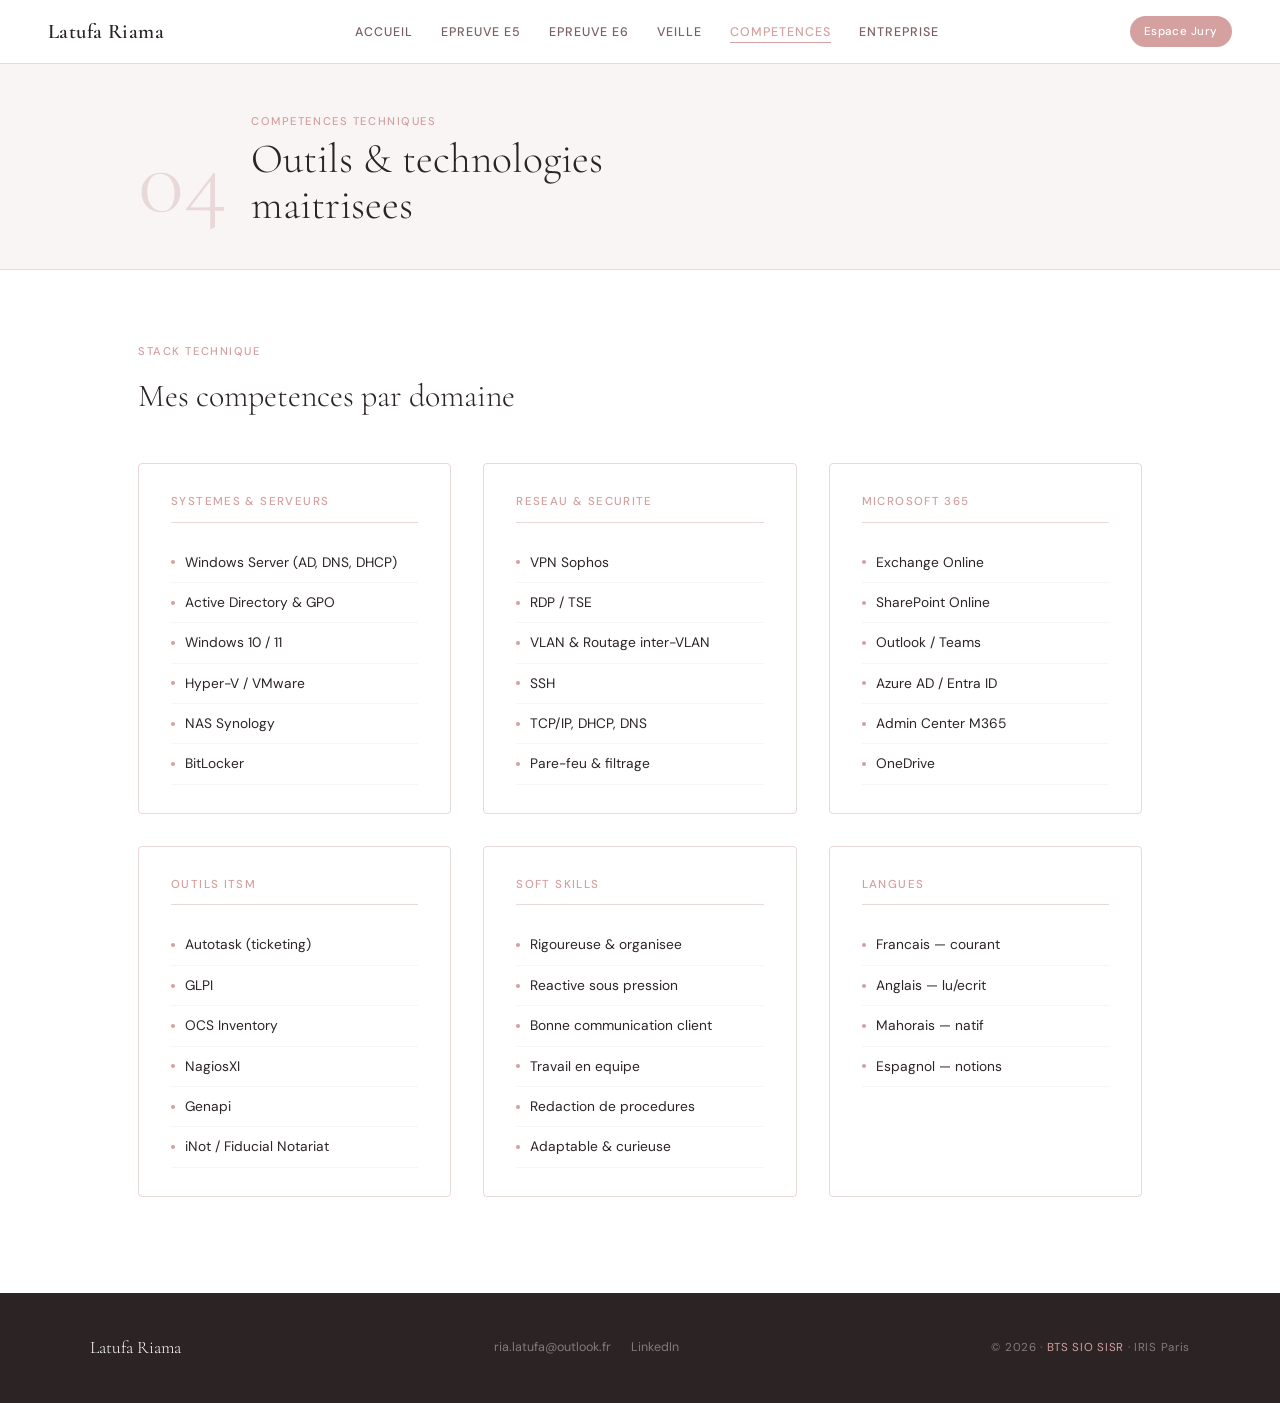
==== competences.html @ d5ce66d9 "Add files via upload" ====
<!DOCTYPE html>
<html lang="fr">
<head>
<meta charset="UTF-8">
<meta name="viewport" content="width=device-width, initial-scale=1.0">
<title>Competences — Latufa Riama</title>
<link rel="stylesheet" href="style.css">
<style>
  .comp-grid {
    display: grid;
    grid-template-columns: repeat(auto-fit, minmax(260px, 1fr));
    gap: 32px;
  }
  .comp-group {
    background: white;
    border: 1px solid var(--border);
    border-radius: 4px;
    padding: 28px 32px;
  }
  .comp-group h3 {
    font-size: 0.72rem;
    text-transform: uppercase;
    letter-spacing: 0.12em;
    color: var(--rose);
    font-weight: 500;
    margin-bottom: 20px;
    padding-bottom: 10px;
    border-bottom: 1px solid var(--border);
  }
  .comp-group ul { list-style: none; }
  .comp-group li {
    font-size: 0.86rem;
    color: var(--text);
    padding: 8px 0;
    border-bottom: 1px solid var(--rose-pale);
    display: flex;
    align-items: center;
    gap: 10px;
  }
  .comp-group li::before {
    content: '';
    width: 4px; height: 4px;
    background: var(--rose);
    border-radius: 50%;
    flex-shrink: 0;
  }
</style>
</head>
<body>

<div class="scroll-progress" id="scrollProgress"></div>

<nav>
  <a href="index.html" class="nav-logo">Latufa Riama</a>
  <ul class="nav-links">
    <li><a href="index.html">Accueil</a></li>
    <li><a href="e5.html">Epreuve E5</a></li>
    <li><a href="e6.html">Epreuve E6</a></li>
    <li><a href="veille.html">Veille</a></li>
    <li><a href="competences.html" class="active">Competences</a></li>
    <li><a href="entreprise.html">Entreprise</a></li>
  </ul>
  <div class="nav-jury">Espace Jury</div>
</nav>

<div class="page-hero">
  <div class="page-hero-inner">
    <div class="page-number">04</div>
    <div class="page-title-block">
      <span>Competences techniques</span>
      <h1>Outils &amp; technologies<br>maitrisees</h1>
    </div>
  </div>
</div>

<div class="main-content">
  <div class="section-label">Stack technique</div>
  <h2 class="section-heading">Mes competences par domaine</h2>

  <div class="comp-grid">
    <div class="comp-group fade-in">
      <h3>Systemes &amp; Serveurs</h3>
      <ul>
        <li>Windows Server (AD, DNS, DHCP)</li>
        <li>Active Directory &amp; GPO</li>
        <li>Windows 10 / 11</li>
        <li>Hyper-V / VMware</li>
        <li>NAS Synology</li>
        <li>BitLocker</li>
      </ul>
    </div>
    <div class="comp-group fade-in">
      <h3>Reseau &amp; Securite</h3>
      <ul>
        <li>VPN Sophos</li>
        <li>RDP / TSE</li>
        <li>VLAN &amp; Routage inter-VLAN</li>
        <li>SSH</li>
        <li>TCP/IP, DHCP, DNS</li>
        <li>Pare-feu &amp; filtrage</li>
      </ul>
    </div>
    <div class="comp-group fade-in">
      <h3>Microsoft 365</h3>
      <ul>
        <li>Exchange Online</li>
        <li>SharePoint Online</li>
        <li>Outlook / Teams</li>
        <li>Azure AD / Entra ID</li>
        <li>Admin Center M365</li>
        <li>OneDrive</li>
      </ul>
    </div>
    <div class="comp-group fade-in">
      <h3>Outils ITSM</h3>
      <ul>
        <li>Autotask (ticketing)</li>
        <li>GLPI</li>
        <li>OCS Inventory</li>
        <li>NagiosXI</li>
        <li>Genapi</li>
        <li>iNot / Fiducial Notariat</li>
      </ul>
    </div>
    <div class="comp-group fade-in">
      <h3>Soft skills</h3>
      <ul>
        <li>Rigoureuse &amp; organisee</li>
        <li>Reactive sous pression</li>
        <li>Bonne communication client</li>
        <li>Travail en equipe</li>
        <li>Redaction de procedures</li>
        <li>Adaptable &amp; curieuse</li>
      </ul>
    </div>
    <div class="comp-group fade-in">
      <h3>Langues</h3>
      <ul>
        <li>Francais &mdash; courant</li>
        <li>Anglais &mdash; lu/ecrit</li>
        <li>Mahorais &mdash; natif</li>
        <li>Espagnol &mdash; notions</li>
      </ul>
    </div>
  </div>
</div>

<footer>
  <div class="footer-inner">
    <div class="footer-name">Latufa Riama</div>
    <div class="footer-links">
      <a href="mailto:ria.latufa@outlook.fr">ria.latufa@outlook.fr</a>
      <a href="https://www.linkedin.com/in/latufa-r-51b45a205/" target="_blank">LinkedIn</a>
    </div>
    <div class="footer-copy">&copy; 2026 &middot; <span>BTS SIO SISR</span> &middot; IRIS Paris</div>
  </div>
</footer>

<script>
  const progressBar = document.getElementById('scrollProgress');
  window.addEventListener('scroll', () => {
    const pct = window.scrollY / (document.documentElement.scrollHeight - window.innerHeight) * 100;
    progressBar.style.width = pct + '%';
  });
  const obs = new IntersectionObserver(entries => {
    entries.forEach((e, i) => {
      if (e.isIntersecting) { setTimeout(() => e.target.classList.add('visible'), i * 100); obs.unobserve(e.target); }
    });
  }, { threshold: 0.08 });
  document.querySelectorAll('.fade-in').forEach(el => obs.observe(el));
</script>
</body>
</html>
---- style.css ----
@import url('https://fonts.googleapis.com/css2?family=Cormorant+Garamond:ital,wght@0,300;0,400;0,600;1,300&family=DM+Sans:wght@300;400;500&display=swap');

:root {
  --rose: #d4a0a0;
  --rose-light: #f2e8e8;
  --rose-pale: #faf5f5;
  --beige: #f7f3f0;
  --text: #2c2424;
  --text-light: #7a6060;
  --border: #e8d8d8;
  --white: #ffffff;
}

* { margin: 0; padding: 0; box-sizing: border-box; }
html { scroll-behavior: smooth; }

body {
  font-family: 'DM Sans', sans-serif;
  background: var(--white);
  color: var(--text);
  font-size: 15px;
  line-height: 1.7;
}

.scroll-progress {
  position: fixed;
  top: 64px; left: 0;
  height: 2px;
  background: linear-gradient(90deg, var(--rose), #e8b4b4);
  z-index: 200;
  width: 0%;
  transition: width 0.1s linear;
}

nav {
  position: fixed;
  top: 0; left: 0; right: 0;
  z-index: 100;
  background: rgba(255,255,255,0.95);
  backdrop-filter: blur(12px);
  border-bottom: 1px solid var(--border);
  display: flex;
  justify-content: space-between;
  align-items: center;
  padding: 0 48px;
  height: 64px;
}

.nav-logo {
  font-family: 'Cormorant Garamond', serif;
  font-size: 1.3rem;
  font-weight: 600;
  color: var(--text);
  letter-spacing: 0.02em;
  text-decoration: none;
}

.nav-links {
  display: flex;
  gap: 28px;
  list-style: none;
}

.nav-links a {
  text-decoration: none;
  color: var(--text-light);
  font-size: 0.78rem;
  font-weight: 500;
  letter-spacing: 0.08em;
  text-transform: uppercase;
  padding-bottom: 2px;
  border-bottom: 1px solid transparent;
  transition: all 0.2s;
}

.nav-links a:hover,
.nav-links a.active {
  color: var(--rose);
  border-bottom-color: var(--rose);
}

.nav-contact {
  display: flex;
  align-items: center;
  gap: 12px;
}

.nav-jury {
  font-size: 0.72rem;
  background: var(--rose);
  color: white;
  padding: 6px 14px;
  border-radius: 20px;
  letter-spacing: 0.05em;
  font-weight: 500;
}

.page-hero {
  padding-top: 64px;
  background: var(--rose-pale);
  border-bottom: 1px solid var(--border);
}

.page-hero-inner {
  max-width: 1100px;
  margin: 0 auto;
  padding: 48px 48px 40px;
  display: flex;
  align-items: flex-end;
  gap: 24px;
}

.page-number {
  font-family: 'Cormorant Garamond', serif;
  font-size: 6rem;
  font-weight: 300;
  color: var(--border);
  line-height: 1;
}

.page-title-block span {
  display: block;
  font-size: 0.7rem;
  letter-spacing: 0.14em;
  text-transform: uppercase;
  color: var(--rose);
  font-weight: 500;
  margin-bottom: 6px;
}

.page-title-block h1 {
  font-family: 'Cormorant Garamond', serif;
  font-size: 2.6rem;
  font-weight: 300;
  color: var(--text);
  line-height: 1.1;
}

.marquee-wrap {
  overflow: hidden;
  border-top: 1px solid var(--border);
  border-bottom: 1px solid var(--border);
  padding: 13px 0;
  background: white;
}

.marquee-track {
  display: flex;
  gap: 40px;
  width: max-content;
  animation: marquee 22s linear infinite;
}

.marquee-track span {
  font-size: 0.68rem;
  letter-spacing: 0.14em;
  text-transform: uppercase;
  color: var(--text-light);
  white-space: nowrap;
  font-weight: 500;
}

.marquee-track span.dot { color: var(--rose); }

@keyframes marquee {
  from { transform: translateX(0); }
  to { transform: translateX(-50%); }
}

.main-content {
  max-width: 1100px;
  margin: 0 auto;
  padding: 72px 48px 96px;
}

.section-label {
  font-size: 0.7rem;
  letter-spacing: 0.14em;
  text-transform: uppercase;
  color: var(--rose);
  font-weight: 500;
  margin-bottom: 8px;
}

.section-heading {
  font-family: 'Cormorant Garamond', serif;
  font-size: 2rem;
  font-weight: 300;
  color: var(--text);
  margin-bottom: 40px;
}

.context-box {
  background: var(--rose-pale);
  border: 1px solid var(--border);
  border-left: 4px solid var(--rose);
  padding: 32px 40px;
  margin-bottom: 48px;
  border-radius: 0 4px 4px 0;
}

.context-box h3 {
  font-family: 'Cormorant Garamond', serif;
  font-size: 1.4rem;
  font-weight: 400;
  margin-bottom: 12px;
}

.context-box p {
  font-size: 0.88rem;
  color: var(--text-light);
  line-height: 1.85;
}

.context-meta {
  display: flex;
  gap: 32px;
  margin-top: 20px;
  padding-top: 20px;
  border-top: 1px solid var(--border);
  flex-wrap: wrap;
}

.meta-item strong {
  display: block;
  color: var(--rose);
  font-size: 0.66rem;
  text-transform: uppercase;
  letter-spacing: 0.08em;
  margin-bottom: 2px;
}

.meta-item { font-size: 0.82rem; color: var(--text-light); }

.cards-grid {
  display: grid;
  grid-template-columns: repeat(auto-fit, minmax(300px, 1fr));
  gap: 20px;
  margin-bottom: 64px;
}

.card {
  background: white;
  border: 1px solid var(--border);
  padding: 28px;
  border-radius: 4px;
  position: relative;
  overflow: hidden;
  transition: transform 0.3s cubic-bezier(0.22,1,0.36,1), box-shadow 0.3s;
}

.card::before {
  content: '';
  position: absolute;
  top: 0; left: 0;
  width: 3px; height: 100%;
  background: var(--rose);
  transform: scaleY(0);
  transform-origin: bottom;
  transition: transform 0.3s ease;
}

.card:hover { transform: translateY(-4px); box-shadow: 0 12px 40px rgba(212,160,160,0.15); }
.card:hover::before { transform: scaleY(1); }

.card-icon { font-size: 1.3rem; margin-bottom: 12px; }
.card-title { font-weight: 500; font-size: 0.9rem; margin-bottom: 10px; }
.card-desc { font-size: 0.81rem; color: var(--text-light); line-height: 1.75; }

.card-tools {
  margin-top: 14px;
  display: flex;
  flex-wrap: wrap;
  gap: 6px;
}

.tool-tag {
  font-size: 0.68rem;
  background: var(--rose-pale);
  color: var(--rose);
  padding: 3px 10px;
  border-radius: 20px;
  font-weight: 500;
}

.skill-tag {
  background: white;
  border: 1px solid var(--border);
  color: var(--text);
  padding: 6px 14px;
  border-radius: 2px;
  font-size: 0.78rem;
  font-weight: 500;
}

.skill-tag.highlight {
  background: var(--rose-light);
  border-color: var(--rose);
}

.skills-list { display: flex; flex-wrap: wrap; gap: 10px; }

.divider { width: 40px; height: 1px; background: var(--rose); margin: 24px 0; }

.btn-primary {
  background: var(--rose);
  color: white;
  padding: 12px 28px;
  border-radius: 2px;
  text-decoration: none;
  font-size: 0.8rem;
  font-weight: 500;
  letter-spacing: 0.06em;
  text-transform: uppercase;
  transition: background 0.2s;
  display: inline-block;
}
.btn-primary:hover { background: #c08888; }

.btn-outline {
  border: 1px solid var(--rose);
  color: var(--rose);
  padding: 12px 28px;
  border-radius: 2px;
  text-decoration: none;
  font-size: 0.8rem;
  font-weight: 500;
  letter-spacing: 0.06em;
  text-transform: uppercase;
  transition: all 0.2s;
  display: inline-block;
}
.btn-outline:hover { background: var(--rose-light); }

.fade-in {
  opacity: 0;
  transform: translateY(24px);
  transition: opacity 0.65s cubic-bezier(0.22,1,0.36,1), transform 0.65s cubic-bezier(0.22,1,0.36,1);
}
.fade-in.visible { opacity: 1; transform: translateY(0); }

footer {
  background: var(--text);
  color: rgba(255,255,255,0.4);
  padding: 40px 48px;
  margin-top: 0;
}

.footer-inner {
  max-width: 1100px;
  margin: 0 auto;
  display: flex;
  justify-content: space-between;
  align-items: center;
  flex-wrap: wrap;
  gap: 16px;
}

.footer-name {
  font-family: 'Cormorant Garamond', serif;
  font-size: 1.1rem;
  color: white;
  font-weight: 300;
}

.footer-links {
  display: flex;
  gap: 20px;
  align-items: center;
}

.footer-links a {
  color: rgba(255,255,255,0.4);
  text-decoration: none;
  font-size: 0.78rem;
  transition: color 0.2s;
}
.footer-links a:hover { color: var(--rose); }

.footer-copy {
  font-size: 0.72rem;
  letter-spacing: 0.06em;
}

footer span { color: var(--rose); }

@media (max-width: 768px) {
  nav { padding: 0 20px; }
  .nav-links { display: none; }
  .page-hero-inner { padding: 32px 20px 24px; flex-direction: column; gap: 8px; }
  .page-number { font-size: 3.5rem; }
  .main-content { padding: 48px 20px 64px; }
  .context-meta { flex-direction: column; gap: 12px; }
  .footer-inner { flex-direction: column; text-align: center; }
}
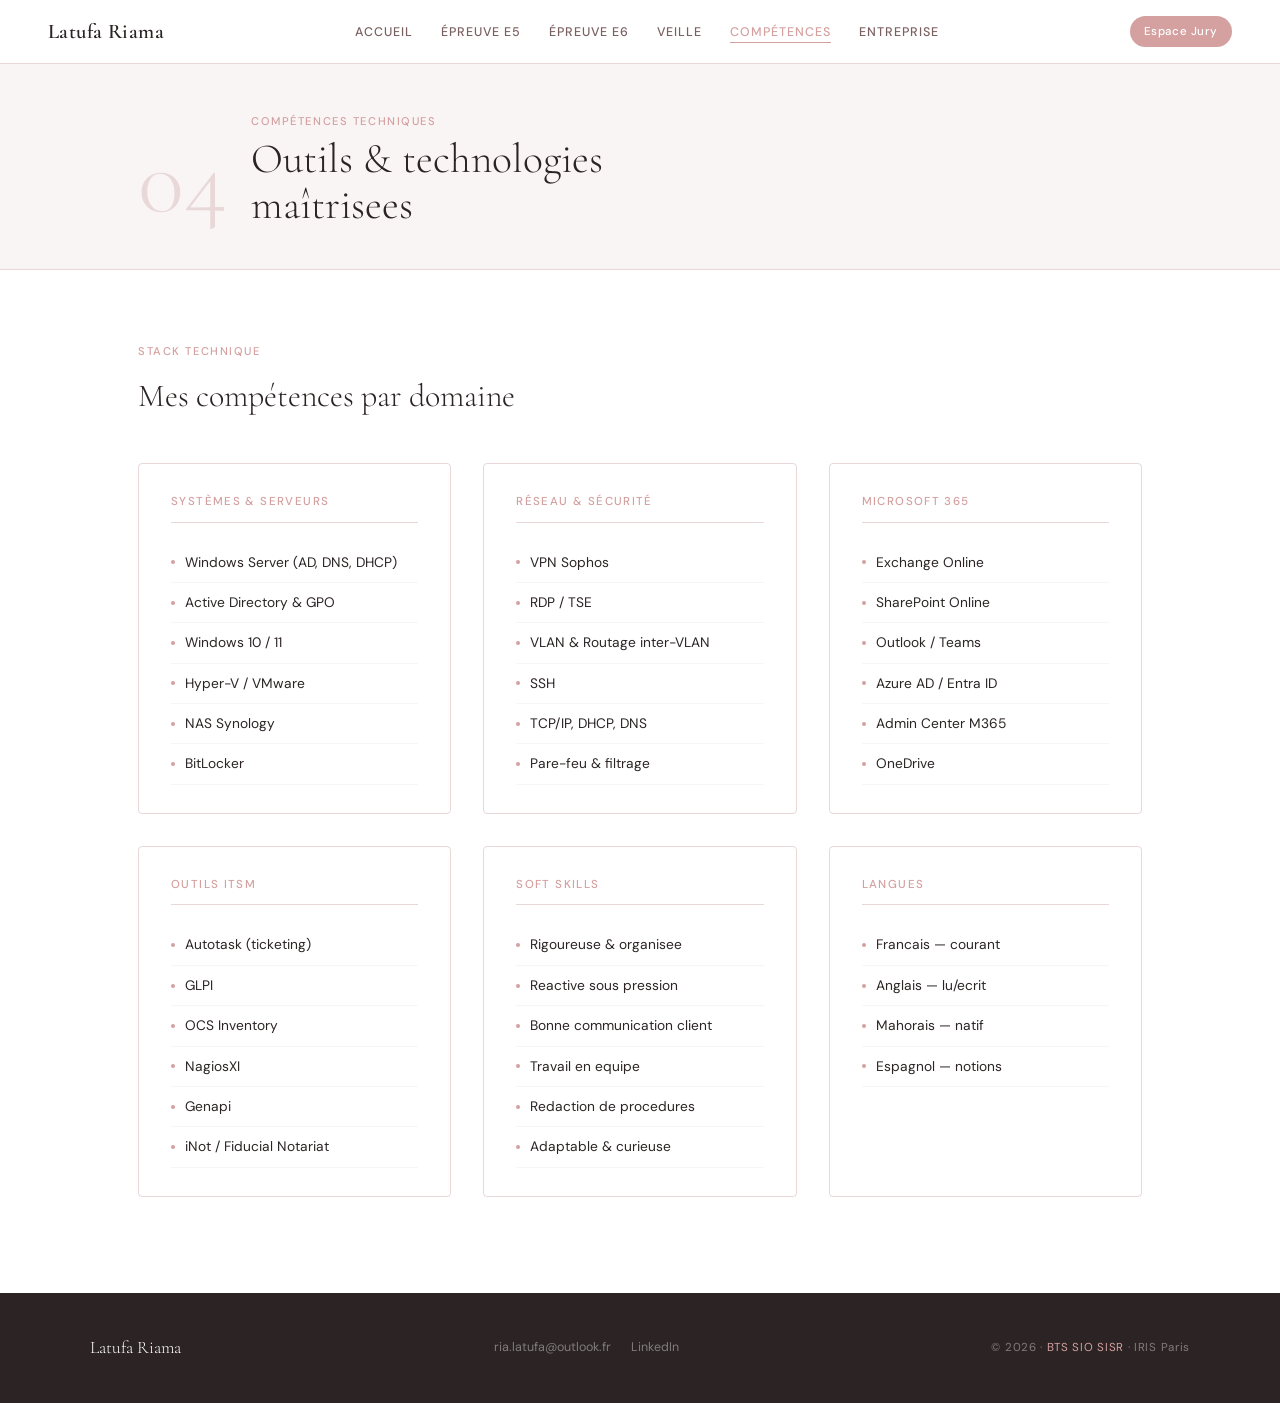
==== commit 6cff30b2: "Add files via upload" ====
--- a/competences.html
+++ b/competences.html
@@ -3,7 +3,7 @@
 <head>
 <meta charset="UTF-8">
 <meta name="viewport" content="width=device-width, initial-scale=1.0">
-<title>Competences — Latufa Riama</title>
+<title>Compétences — Latufa Riama</title>
 <link rel="stylesheet" href="style.css">
 <style>
   .comp-grid {
@@ -54,10 +54,10 @@
   <a href="index.html" class="nav-logo">Latufa Riama</a>
   <ul class="nav-links">
     <li><a href="index.html">Accueil</a></li>
-    <li><a href="e5.html">Epreuve E5</a></li>
-    <li><a href="e6.html">Epreuve E6</a></li>
+    <li><a href="e5.html">Épreuve E5</a></li>
+    <li><a href="e6.html">Épreuve E6</a></li>
     <li><a href="veille.html">Veille</a></li>
-    <li><a href="competences.html" class="active">Competences</a></li>
+    <li><a href="compétences.html" class="active">Compétences</a></li>
     <li><a href="entreprise.html">Entreprise</a></li>
   </ul>
   <div class="nav-jury">Espace Jury</div>
@@ -67,19 +67,19 @@
   <div class="page-hero-inner">
     <div class="page-number">04</div>
     <div class="page-title-block">
-      <span>Competences techniques</span>
-      <h1>Outils &amp; technologies<br>maitrisees</h1>
+      <span>Compétences techniques</span>
+      <h1>Outils &amp; technologies<br>maîtrisees</h1>
     </div>
   </div>
 </div>
 
 <div class="main-content">
   <div class="section-label">Stack technique</div>
-  <h2 class="section-heading">Mes competences par domaine</h2>
+  <h2 class="section-heading">Mes compétences par domaine</h2>
 
   <div class="comp-grid">
     <div class="comp-group fade-in">
-      <h3>Systemes &amp; Serveurs</h3>
+      <h3>Systèmes &amp; Serveurs</h3>
       <ul>
         <li>Windows Server (AD, DNS, DHCP)</li>
         <li>Active Directory &amp; GPO</li>
@@ -90,7 +90,7 @@
       </ul>
     </div>
     <div class="comp-group fade-in">
-      <h3>Reseau &amp; Securite</h3>
+      <h3>Réseau &amp; Sécurité</h3>
       <ul>
         <li>VPN Sophos</li>
         <li>RDP / TSE</li>
